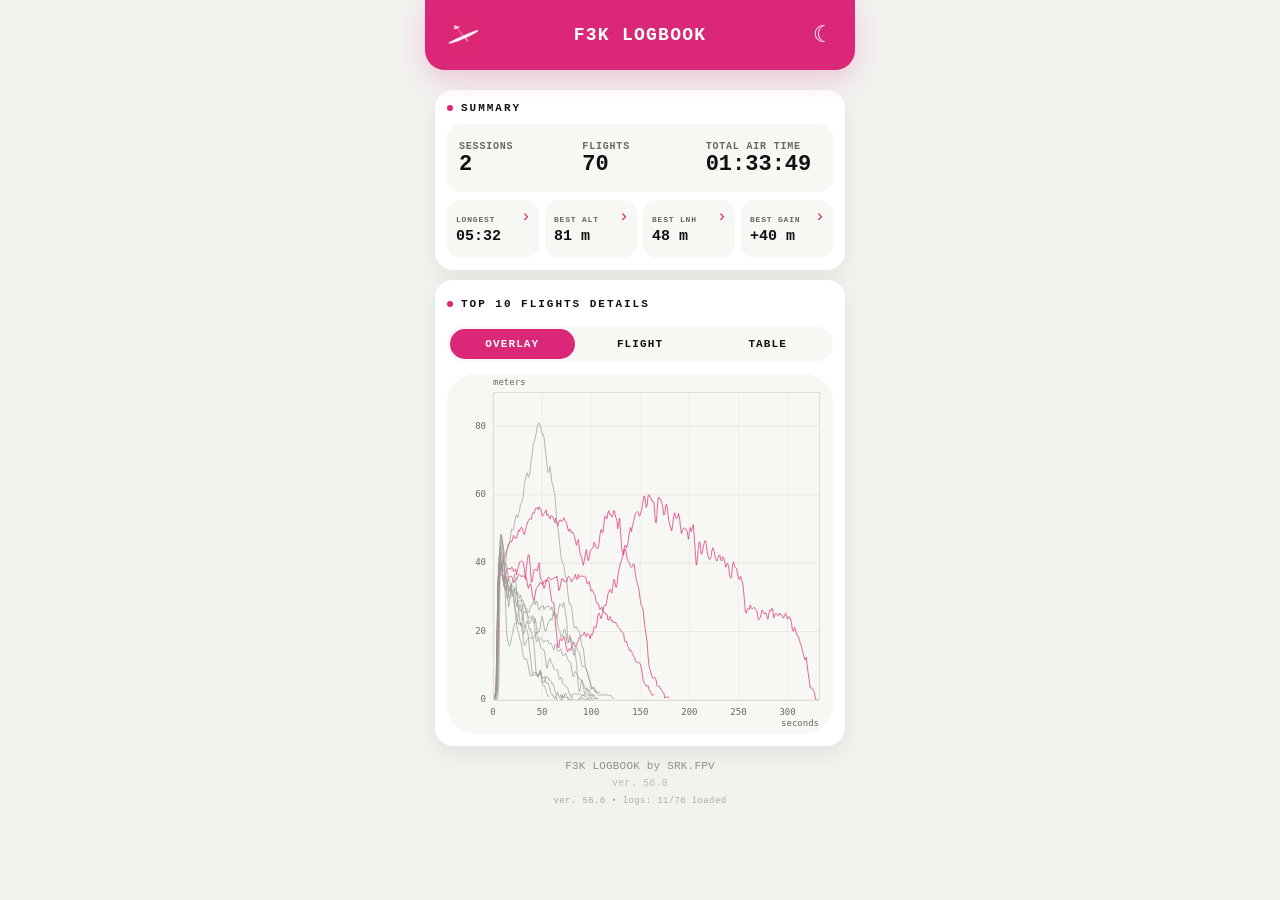
==== index.html @ d45b4c6d "Add files via upload" ====
<!doctype html>
<html lang="pl">
<head>
<meta http-equiv="Cache-Control" content="no-cache, no-store, must-revalidate">
<meta http-equiv="Pragma" content="no-cache">
<meta http-equiv="Expires" content="0">
  <meta charset="utf-8" />
  <meta name="viewport" content="width=device-width,initial-scale=1,viewport-fit=cover,user-scalable=no" />
  <meta name="theme-color" content="#DB2777" />
  <meta name="apple-mobile-web-app-title" content="F3K LOGBOOK" />
  <meta name="apple-mobile-web-app-capable" content="yes" />
  <meta name="apple-mobile-web-app-status-bar-style" content="black-translucent" />
  <title>F3K Logbook</title>
  <link rel="manifest" href="manifest.json?v=f3k-v37-force-20260526" />
  <link rel="icon" href="favicon-32.png" sizes="32x32" type="image/png" />
  <link rel="apple-touch-icon" sizes="180x180" href="apple-touch-icon.png" />
  <link rel="stylesheet" href="style.css?v=56.0" />
</head>
<body>
  <main class="app">
    <header class="topbar">
      <div class="brand">
        <img class="mark" src="icon-192.png" alt="" />
        <h1>F3K LOGBOOK</h1>
      </div>
      <button id="themeBtn" class="iconBtn" aria-label="theme">◐</button>
    </header>
<section class="panel summaryPanel">
      <div class="sectionKicker">SUMMARY</div>
      <div class="infoLine" id="infoLine">
        <div><span>SESSIONS</span><b id="mSessions">0</b></div>
        <div><span>FLIGHTS</span><b id="mFlights">0</b></div>
        <div><span>TOTAL AIR TIME</span><b id="mTime">00:00:00</b></div>
      </div>
      <div class="recordGrid" id="recordGrid">
        <button class="recordCard" data-focus="longest"><span>LONGEST</span><b id="mLongest">00:00</b></button>
        <button class="recordCard" data-focus="maxAlt"><span>BEST ALT</span><b id="mMaxAlt">0 m</b></button>
        <button class="recordCard" data-focus="launch"><span>BEST LNH</span><b id="mLaunch">0 m</b></button>
        <button class="recordCard" data-focus="gain"><span>BEST GAIN</span><b id="mGain">0 m</b></button>
      </div>
    </section>

    <section class="panel detailsPanel">
      <div class="detailsHead">
        <div class="sectionKicker">TOP 10 FLIGHTS DETAILS</div>
        <div class="tabs dataTabs">
          <button id="sessionTab" class="tab active">OVERLAY</button>
          <button id="flightTab" class="tab">FLIGHT</button>
          <button id="tableTab" class="tab">TABLE</button>
        </div>
      </div>

      <section id="chartPanel" class="chartPanel">
        <div class="chartTop">
          <button id="prevFlightBtn" class="flightNav hidden" type="button" aria-label="previous flight">‹</button>
          <div class="chartTitle">
            <span id="chartLabel">ALL FLIGHTS</span>
            <small id="chartSub">SESSION OVERLAY</small>
          </div>
          <button id="nextFlightBtn" class="flightNav hidden" type="button" aria-label="next flight">›</button>
        </div>
        <div id="chartFrame" class="chartFrame">
          <button id="chartFitBtn" class="chartFitBtn" type="button" aria-label="fit chart to view">↘↗</button>
          <canvas id="chartCanvas"></canvas>
          <div id="loader" class="loader hidden"><i></i></div>
        </div>
      </section>

      <section id="tablePanel" class="tablePanel hidden">
<table>
          <thead>
              <tr>
                <th>#</th>
                <th>DATE</th>
                <th>TIME</th>
                <th class="durationCol">DUR</th>
                <th>ALT</th>
                <th>LNH</th>
                <th>GAIN</th>
              </tr>
            </thead>
          <tbody id="logRows"></tbody>
        </table>
      </section>
    </section>

    <footer class="footer"><span>F3K LOGBOOK by SRK.FPV</span><em>ver. 56.0</em><small id="logStatus" class="logStatus">logs: loading…</small></footer>
  </main>
  <script src="app.js?v=56.0"></script>
</body>
</html>
---- style.css ----
:root{--bg:#0f0f0f;--panel:#1b1b1b;--panel2:#141414;--panel3:#202020;--ink:#f2f2ef;--muted:#9b9b96;--line:#343430;--line2:#343430;--grid:#2c2c29;--accent:#DB2777;--accent2:#BE185D;--cell:#181818;--white:#fff;--mark:#eeeeea;--good:#DB2777;--baseChart:#8b8b85;--recordChart:#F472B6;--loadTrack:#2b2b28;--shadow:0 10px 26px rgba(0,0,0,.22)}
:root.light{--bg:#f2f2ef;--panel:#ffffff;--panel2:#f7f7f3;--panel3:#ededeb;--ink:#111111;--muted:#686864;--line:#deded9;--line2:#deded9;--grid:#e3e3de;--accent:#DB2777;--accent2:#BE185D;--cell:#ffffff;--white:#fff;--mark:#111;--good:#DB2777;--baseChart:#9a9a94;--recordChart:#DB2777;--loadTrack:#f7d9e8;--shadow:0 8px 22px rgba(0,0,0,.07)}
*{box-sizing:border-box}html,body{margin:0;min-height:100%;background:var(--bg);color:var(--ink);font-family:ui-monospace,SFMono-Regular,"SF Mono",Menlo,Monaco,Consolas,"Liberation Mono",monospace;-webkit-font-smoothing:antialiased;touch-action:manipulation}.app{width:min(430px,100vw);margin:0 auto;min-height:100dvh;padding:0 10px calc(12px + env(safe-area-inset-bottom));display:flex;flex-direction:column;gap:10px}button{font:inherit;color:inherit;background:none;border:0;border-radius:0;padding:0;-webkit-tap-highlight-color:transparent}.hidden{display:none!important}
.topbar{min-height:calc(70px + env(safe-area-inset-top));padding:calc(12px + env(safe-area-inset-top)) 16px 12px;margin:0 -10px 10px;border:0;background:var(--accent);display:flex;align-items:center;justify-content:space-between;border-radius:0 0 20px 20px;box-shadow:0 10px 26px rgba(219,39,119,.20);position:relative}.brand{position:static;display:flex;align-items:center;justify-content:center;width:100%;white-space:nowrap}.mark{position:absolute;left:18px;width:40px;height:40px;border-radius:10px}.brand h1{margin:0;font-size:18px;line-height:1;letter-spacing:.07em;font-weight:850;color:#fff}.iconBtn{position:absolute;right:16px;width:38px;height:38px;font-size:23px;color:#fff;display:flex;align-items:center;justify-content:center}.iconBtn:hover{color:#fff;opacity:.85}
.panel{border:0;background:var(--panel);padding:12px;border-radius:18px;box-shadow:var(--shadow)}.sectionKicker{display:flex;align-items:center;gap:8px;margin-bottom:10px;font-size:11px;font-weight:760;letter-spacing:.18em;color:var(--ink);text-transform:uppercase}.sectionKicker:before{content:"";width:6px;height:6px;background:var(--accent);border-radius:50%}.panelHead{width:100%;height:44px;display:flex;align-items:center;justify-content:space-between;text-align:left;border:0;background:var(--panel2);padding:0 12px;border-radius:14px}.panelHead b{display:block;font-size:11px;letter-spacing:.18em;color:var(--ink)}.panelHead em{display:block;margin-top:2px;font-style:normal;font-size:13px;letter-spacing:.07em;color:var(--accent);font-weight:900}.panelHead i{font-style:normal;color:var(--ink)}
.dateBody{padding-top:10px}.dateToolbar{display:flex;align-items:center;gap:7px;margin-bottom:9px}.chip{height:32px;padding:0 12px;border:0;background:var(--panel3);font-size:11px;font-weight:900;letter-spacing:.1em;color:var(--ink);border-radius:999px}.chip.active,.monthBtn.active,.tab.active,.day.sel{background:var(--accent)!important;color:var(--white)!important;box-shadow:none!important}.monthBtn.active small,.day.sel .cnt{color:var(--white)!important}.yearLabel{margin-left:auto;font-size:12px;font-weight:900;letter-spacing:.16em;color:var(--ink)}.monthGrid{display:grid;grid-template-columns:repeat(4,1fr);gap:6px}.monthBtn{height:36px;border:0;background:var(--panel2);color:var(--muted);font-size:11px;font-weight:900;letter-spacing:.08em;border-radius:12px}.monthBtn.has{box-shadow:inset 0 0 0 1px var(--line);color:var(--ink)}.monthBtn small{font-size:9px;color:inherit}.calendarWrap{margin-top:10px;border-top:1px solid var(--grid);padding-top:9px}.monthLabel{font-size:12px;font-weight:900;letter-spacing:.14em;color:var(--ink);margin-bottom:8px}.weekdays,.calendar{display:grid;grid-template-columns:repeat(7,1fr);gap:3px}.weekdays span{font-size:8px;letter-spacing:.06em;text-align:center;color:var(--muted)}.day{height:31px;border:0;background:var(--panel2);color:var(--muted);font-size:12px;border-radius:10px}.day.has{box-shadow:inset 0 0 0 1px var(--line);color:var(--ink);font-weight:800}.day.disabled{opacity:.32}.day .cnt{font-size:8px;margin-left:2px;color:var(--accent)}
.infoLine{display:grid;grid-template-columns:1fr 1fr;gap:8px;border:0;background:var(--panel2);padding:10px 12px;margin-bottom:8px;border-radius:14px;align-items:center}.infoLine div{min-height:48px;display:flex;flex-direction:column;justify-content:center}.infoLine span{font-size:10px;letter-spacing:.14em;color:var(--muted);font-weight:900}.infoLine b{display:block;margin-top:2px;font-size:22px;line-height:1;font-weight:900}.recordGrid{display:grid;grid-template-columns:repeat(4,1fr);gap:6px}.recordCard{height:58px;text-align:left;border:0;background:var(--panel2);padding:8px 9px 6px;position:relative;border-radius:14px}.recordCard:after{content:"›";position:absolute;right:8px;top:8px;color:var(--accent);font-size:17px;line-height:1}.recordCard span{display:block;font-size:8px;font-weight:900;letter-spacing:.1em;color:var(--muted)}.recordCard b{display:block;margin-top:4px;font-size:15px;line-height:1.2;white-space:nowrap;color:var(--ink)}.recordCard.active{box-shadow:inset 0 0 0 1.5px var(--accent);background:color-mix(in srgb,var(--accent) 10%,var(--panel2))}
.detailsHead{display:flex;align-items:start;justify-content:space-between;gap:10px}.tabs{display:grid;grid-template-columns:1fr 1fr;background:var(--panel2);border-radius:999px;padding:3px;gap:3px}.tab{height:30px;min-width:66px;padding:0 11px;font-size:11px;font-weight:900;letter-spacing:.1em;color:var(--ink);border-radius:999px}
.dataTabs{grid-template-columns:repeat(3,1fr);width:100%;max-width:none}.detailsHead{flex-direction:column;align-items:stretch}.chartTitle{flex:1;display:flex;flex-direction:column;align-items:center;justify-content:center;min-width:0}.chartTitle span{font-size:11px;font-weight:900;letter-spacing:.1em;color:var(--ink);text-transform:uppercase;overflow:hidden;text-overflow:ellipsis;white-space:nowrap;max-width:100%}.chartTitle small{display:block;margin-top:2px;font-size:9px;font-weight:850;letter-spacing:.08em;color:var(--muted);text-transform:uppercase}.flightNav{width:30px;height:30px;border-radius:999px;background:var(--panel3);font-size:22px;line-height:1;display:flex;align-items:center;justify-content:center}.flightNav:active{background:var(--accent);color:#fff}.selectedRow{background:color-mix(in srgb,var(--accent) 8%,transparent)}
.chartPanel,.tablePanel{margin-top:10px}.chartTop{height:30px;display:flex;align-items:center;gap:8px;margin-bottom:8px}.chartTop>span{font-size:11px;font-weight:900;letter-spacing:.1em;color:var(--muted);text-transform:uppercase;overflow:hidden;text-overflow:ellipsis;white-space:nowrap;flex:1}.chartFrame,.tablePanel{height:38dvh;min-height:238px;border:0;background:var(--panel2);border-radius:16px}.chartFrame{position:relative;overflow:hidden;touch-action:none}canvas{width:100%;height:100%;display:block}.chartFitBtn{position:absolute;z-index:3;right:8px;top:8px;width:32px;height:32px;border-radius:999px;background:var(--panel);color:var(--muted);font-size:13px;font-weight:900;letter-spacing:-.08em;display:flex;align-items:center;justify-content:center;opacity:.34;pointer-events:none;box-shadow:0 4px 12px rgba(0,0,0,.08)}.chartFitBtn.active{opacity:1;color:#fff;background:var(--accent);pointer-events:auto}.chartFitBtn:active{transform:scale(.96)}.fitBtn{height:30px;min-width:54px;border:0;background:var(--panel3);color:var(--ink);font-size:11px;font-weight:900;letter-spacing:.12em;border-radius:999px}.fitBtn:active{background:var(--accent);border-color:var(--accent);color:#fff}.fitBtn:disabled{opacity:.32;color:var(--muted)}.loader{position:absolute;left:0;right:0;top:0;height:3px;background:var(--loadTrack);overflow:hidden}.loader i{display:block;width:38%;height:100%;background:var(--accent);animation:load 1s linear infinite}.miniLoader{height:3px;background:var(--loadTrack);overflow:hidden;margin-top:8px;border:0;border-radius:99px}.miniLoader i{display:block;width:38%;height:100%;background:var(--accent);animation:load 1s linear infinite}.loadingText{opacity:.35}.infoLine.loadingState b,.recordGrid.loadingState b{color:transparent;text-shadow:none}.infoLine.loadingState,.recordGrid.loadingState{position:relative}.infoLine.loadingState:after,.recordGrid.loadingState:after{content:"";position:absolute;left:10px;right:10px;top:50%;height:3px;background:var(--loadTrack);overflow:hidden}.infoLine.loadingState:before,.recordGrid.loadingState:before{content:"";position:absolute;z-index:1;left:10px;top:50%;width:38%;height:3px;background:var(--accent);animation:load 1s linear infinite}@keyframes load{from{transform:translateX(-100%)}to{transform:translateX(270%)}}
.tablePanel{overflow:auto;margin-top:14px;padding:0}table{width:100%;border-collapse:collapse;table-layout:fixed;font-size:12px}thead th{position:sticky;top:0;z-index:2;background:var(--panel3);color:var(--ink);font-size:10px;letter-spacing:.08em;text-transform:uppercase;font-weight:760;border-bottom:1px solid var(--line2);padding:10px 4px;text-align:center;vertical-align:middle;width:16.666%}thead th:first-child,thead th:nth-child(2){text-align:center}tbody td{border-bottom:1px solid var(--grid);padding:9px 4px;text-align:center;vertical-align:middle;white-space:nowrap;color:var(--ink);font-weight:520;width:16.666%}tbody td:first-child,tbody td:nth-child(2){text-align:center;color:var(--muted);font-weight:520}.sortable{cursor:pointer}.sortable.sorted:after{content:attr(data-arrow);font-size:8px;margin-left:3px;color:var(--accent)}tr:active{background:rgba(219,39,119,.10)}.top1{color:var(--accent)!important;font-weight:860}.top2{color:color-mix(in srgb,var(--accent) 86%,var(--ink))!important;font-weight:800}.top3{color:color-mix(in srgb,var(--accent) 72%,var(--ink))!important;font-weight:740}.top4{color:color-mix(in srgb,var(--accent) 58%,var(--ink))!important;font-weight:680}.top5{color:color-mix(in srgb,var(--accent) 44%,var(--ink))!important;font-weight:620}.footer{text-align:center;font-size:10px;font-weight:480;letter-spacing:.08em;color:var(--muted);padding:4px 0 0;opacity:.82}
@media (max-width:380px){.app{padding-left:8px;padding-right:8px}.brand h1{font-size:16px}.recordCard b{font-size:13px}.chartFrame,.tablePanel{min-height:224px}table{font-size:11px}tbody td,thead th{padding-left:3px;padding-right:3px}.recordGrid{gap:4px}.recordCard{padding:6px}}

@media (orientation:landscape) and (max-height:520px){
  .app{width:min(900px,100vw);padding-left:max(12px,env(safe-area-inset-left));padding-right:max(12px,env(safe-area-inset-right));gap:8px}
  .topbar{min-height:56px;padding:10px 16px;margin-left:calc(-1 * max(12px,env(safe-area-inset-left)));margin-right:calc(-1 * max(12px,env(safe-area-inset-right)));border-radius:0 0 18px 18px}
  .mark{width:34px;height:34px;left:18px}.brand h1{font-size:16px}.iconBtn{height:34px;width:34px;font-size:21px}
  .panel{padding:10px;border-radius:16px}.sectionKicker{margin-bottom:8px}
  .dateBody{max-height:42dvh;overflow:auto}.monthGrid{grid-template-columns:repeat(6,1fr)}
  .infoLine{min-height:56px;margin-bottom:6px;padding:8px 12px}.infoLine div{min-height:40px}.infoLine b{font-size:20px}
  .recordCard{height:50px;padding:7px 9px 5px}.recordCard b{font-size:14px;margin-top:3px}
  .chartFrame,.tablePanel{height:58dvh;min-height:190px}.chartPanel,.tablePanel{margin-top:8px}
  .chartTop{height:28px;margin-bottom:6px}.tab,.flightNav{height:28px}
  tbody td{padding:7px 4px}thead th{padding:8px 4px}
}

.footer{display:flex;flex-direction:column;align-items:center;justify-content:center;gap:5px;font-weight:500;letter-spacing:.02em;opacity:.7;padding-bottom:calc(18px + env(safe-area-inset-bottom));}
.footer a{color:var(--accent);text-decoration:none;font-size:10px;font-weight:700;letter-spacing:.12em;}
.footer span{font-size:11px;font-weight:500;}
.footer em{font-style:normal;font-size:10px;font-weight:300;opacity:.55;}

/* v21 date selector rebuild */
.presetToolbar{display:grid;grid-template-columns:repeat(3,1fr);gap:8px;margin-bottom:12px}
.presetToolbar .chip{height:38px;font-size:12px;border-radius:16px}
.monthGrid{display:none!important}
.calendarWrap{display:block;margin-top:0;border-top:1px solid var(--grid);padding-top:12px}
.monthNav{display:grid;grid-template-columns:44px 1fr 44px;align-items:center;margin-bottom:12px}
.monthArrow{width:38px;height:38px;border-radius:14px;background:var(--panel2);font-size:24px;line-height:1;color:var(--ink);display:flex;align-items:center;justify-content:center}
.monthArrow:active{background:var(--accent);color:#fff}
.monthLabel{text-align:center;margin:0;font-size:15px;font-weight:900;letter-spacing:.16em;color:var(--ink)}
.weekdays{gap:5px;margin-bottom:6px}.weekdays span{font-size:10px;font-weight:800;letter-spacing:.08em;color:var(--muted)}
.calendar{gap:6px}.day{height:42px;border-radius:14px;font-size:15px;color:color-mix(in srgb,var(--muted) 70%,var(--panel));background:var(--panel2);position:relative}.day.spacer{background:transparent;pointer-events:none}.day.has{color:var(--ink);font-weight:900;box-shadow:inset 0 0 0 1px var(--line)}.day.sel{background:var(--accent)!important;color:#fff!important}.day.today:not(.sel){box-shadow:inset 0 0 0 2px var(--accent);color:var(--accent);font-weight:900}.day.today.has:not(.sel){background:color-mix(in srgb,var(--accent) 8%,var(--panel2))}.day .cnt{font-size:10px;margin-left:3px;font-weight:900;color:var(--accent)}
.panelHead{height:58px}.panelHead em{font-size:20px;letter-spacing:.06em;margin-top:4px}.datePanel{padding:14px}
@media (max-width:380px){.calendar{gap:4px}.day{height:36px;font-size:13px}.monthNav{grid-template-columns:38px 1fr 38px}.monthArrow{width:34px;height:34px}.monthLabel{font-size:13px}.panelHead em{font-size:17px}.presetToolbar .chip{height:34px;font-size:11px}}

/* v22 UX calendar refinements */
.datePanel .sectionKicker{margin-bottom:10px}
.datePanel .panelHead{height:52px;background:var(--panel2);padding:0 14px}
.datePanel .panelHead em{font-size:15px;line-height:1.1;letter-spacing:.05em;color:var(--accent);font-weight:900;text-transform:uppercase;margin:0}
.presetToolbar{display:grid;grid-template-columns:1.35fr 1fr .8fr;gap:6px;margin:10px 0 12px}
.presetToolbar .periodTab{height:30px;min-width:0;padding:0 8px;font-size:10px;letter-spacing:.07em;background:var(--panel2);color:var(--ink);border-radius:999px;display:flex;align-items:center;justify-content:center;white-space:nowrap}
.presetToolbar .periodTab.active{background:var(--accent)!important;color:#fff!important}
.day.inRange{background:color-mix(in srgb,var(--accent) 15%,var(--panel2));color:var(--ink)}
.day.rangeEdge{background:var(--accent)!important;color:#fff!important}
.day.rangeEdge .cnt{color:#fff!important}
@media (max-width:380px){.presetToolbar .periodTab{font-size:9px;padding:0 6px}.datePanel .panelHead em{font-size:14px}}

/* v25 chart UX refinements */
.chartFitBtn{display:none!important}

/* v26 Flights Data UX */
.dataTabs{
  width:100%;
  align-self:stretch;
}
.detailsPanel{
  min-height:calc(38dvh + 128px);
}
.tablePanel{
  height:calc(38dvh + 52px);
  min-height:290px;
  position:relative;
}
.tablePanel::after{
  content:"";
  position:sticky;
  display:block;
  left:0;
  right:0;
  bottom:0;
  height:28px;
  margin-top:-28px;
  pointer-events:none;
  background:linear-gradient(to bottom, rgba(255,255,255,0), var(--panel2) 82%);
  opacity:.95;
  transition:opacity .16s ease;
}
.tablePanel.atBottom::after{
  opacity:0;
}
:root:not(.light) .tablePanel::after{
  background:linear-gradient(to bottom, rgba(20,20,20,0), var(--panel2) 82%);
}
tbody tr{
  cursor:pointer;
}
tbody td:last-child{
  position:relative;
  padding-right:18px;
}
.rowChevron{
  position:absolute;
  right:5px;
  top:50%;
  transform:translateY(-50%);
  font-style:normal;
  font-size:16px;
  line-height:1;
  color:var(--muted);
  opacity:.42;
}
tbody tr:active .rowChevron,
tbody tr.selectedRow .rowChevron{
  color:var(--accent);
  opacity:.9;
}
.sortable.sorted:after{
  font-size:9px;
  margin-left:4px;
}
@media (orientation:landscape) and (max-height:520px){
  .detailsPanel{min-height:360px}
  .tablePanel{height:270px;min-height:270px}
}

/* v27 requested refinements */
#flightTab,
button[data-tab="flight"],
button[data-mode="flight"]{
  text-transform: uppercase;
}

/* Equalize Flights Data height: table slightly lower than v26 */
.detailsPanel{
  min-height:calc(38dvh + 104px) !important;
}
.tablePanel{
  height:calc(38dvh + 24px) !important;
  min-height:262px !important;
}

/* Summary: smaller top values and tighter vertical rhythm */
.summaryTotal,
.summary-totals,
.summaryInfo,
.totalStats,
.summary .totals,
.summaryTotals{
  padding-top:8px !important;
  padding-bottom:8px !important;
}
.summaryTotal .value,
.summary-totals .value,
.summaryInfo .value,
.totalStats .value,
.summary .totals .value,
.summaryTotals .value,
[data-summary-total] .value{
  font-size:clamp(20px, 5.4vw, 30px) !important;
  line-height:1.02 !important;
}
.summaryTotal .label,
.summary-totals .label,
.summaryInfo .label,
.totalStats .label,
.summary .totals .label,
.summaryTotals .label{
  font-size:10px !important;
}

/* Marker bubbles: thinner outline */
.chartBubble,
.chart-bubble,
.markerBubble,
.marker-bubble,
.maxAltBubble,
.durationBubble{
  border-width:1px !important;
  box-shadow:0 4px 12px rgba(0,0,0,.08) !important;
}

/* Hide marker bubbles while panning so they do not stick to chart edge */
.chart-panning .chartBubble,
.chart-panning .chart-bubble,
.chart-panning .markerBubble,
.chart-panning .marker-bubble,
.chart-panning .maxAltBubble,
.chart-panning .durationBubble{
  opacity:0 !important;
  transition:opacity .08s ease !important;
}

/* Ensure marker/dot positions are allowed to move with graph layer, not clamped visually */
.chartMarker,
.chart-marker,
.maxAltMarker,
.durationMarker{
  overflow:visible !important;
  pointer-events:none !important;
}

/* Footer/import copy */
.footer,
.appFooter,
.version{
  font-weight:300 !important;
}

/* v28 max marker fixed */
.chartBubble,
.chart-bubble,
.markerBubble,
.marker-bubble,
.maxAltBubble,
.durationBubble{
  border-width:1px !important;
}

/* v29 stable max marker */
.chartBubble,
.chart-bubble,
.markerBubble,
.marker-bubble,
.maxAltBubble,
.durationBubble{
  border-width:1px !important;
}

/* v30 select/session picker */
.presetToolbar{
  grid-template-columns:repeat(4,1fr);
}
#calendarWrap.hidden{
  display:none !important;
}
.summaryPanel .infoLine span{
  letter-spacing:.08em;
}

/* v31 select fixes */
.presetToolbar{
  display:grid !important;
  grid-template-columns:repeat(4,minmax(0,1fr)) !important;
  gap:6px !important;
  width:100% !important;
}
.presetToolbar .tab,
.periodTab{
  min-width:0 !important;
  width:100% !important;
  white-space:nowrap !important;
  padding-left:6px !important;
  padding-right:6px !important;
  font-size:10px !important;
  letter-spacing:.04em !important;
}
#calendarWrap.hidden,
.calendarWrap.hidden{
  display:none !important;
}

/* v32 cosmetic refinements */

/* Select section: about 12% tighter vertically */
.datePanel{
  padding-top:calc(var(--panel-pad, 14px) * .88) !important;
  padding-bottom:calc(var(--panel-pad, 14px) * .88) !important;
}
.datePanel .panelHead{
  min-height:calc(48px * .88) !important;
  padding-top:8px !important;
  padding-bottom:8px !important;
}
.dateBody{
  padding-top:8px !important;
}
.calendarWrap{
  margin-top:8px !important;
}
.monthNav{
  margin-bottom:6px !important;
}
.calendar{
  gap:4px !important;
}
.day{
  min-height:34px !important;
}

/* Select preset buttons match Flight Details segmented buttons */
.presetToolbar .tab,
.periodTab{
  height:32px !important;
  min-height:32px !important;
  padding:0 8px !important;
  border-radius:999px !important;
  font-size:10px !important;
  line-height:32px !important;
  font-weight:700 !important;
  letter-spacing:.045em !important;
}

/* Reduce empty scroll space below footer/version by about half */
.app{
  padding-bottom:calc(env(safe-area-inset-bottom, 0px) + 18px) !important;
}
footer,
.footer,
.appFooter{
  margin-bottom:6px !important;
  padding-bottom:6px !important;
}
.version{
  margin-bottom:0 !important;
  padding-bottom:0 !important;
}

}

}

/* v35 footer spacing cleanup */
.app{
  padding-bottom:calc(env(safe-area-inset-bottom, 0px) + 8px) !important;
}
footer,
.footer,
.appFooter{
  margin-bottom:2px !important;
  padding-bottom:2px !important;
}
.version{
  margin-top:2px !important;
  margin-bottom:0 !important;
  padding-bottom:0 !important;
}

/* v37 force refresh / footer cleanup */
.footer a[href*="upload"],
.appFooter a[href*="upload"],
a[href="upload.html"] {
  display:none !important;
}
.logStatus {
  text-align:center;
  font-size:9px !important;
  line-height:1.2;
  font-weight:300;
  letter-spacing:.04em;
  color:var(--muted);
  opacity:.62 !important;
  margin-top:1px;
  margin-bottom:0;
}
.app {
  padding-bottom:calc(env(safe-area-inset-bottom, 0px) + 4px) !important;
}
footer,
.footer,
.appFooter {
  margin-bottom:0 !important;
  padding-bottom:0 !important;
}


/* v38 */
.logStatus{
  opacity:.72 !important;
}

/* v39.1: blur loader removed, chart animation fragments removed */

/* v46 Top 10 lightweight mode */
.datePanel{display:none!important;}
.recordGrid{grid-template-columns:repeat(4,minmax(0,1fr)) !important;}
.recordCard span{white-space:nowrap;}
.tablePanel{height:auto !important;min-height:0 !important;max-height:none !important;overflow:visible !important;}
.tablePanel::after{display:none!important;}
.tablePanel table{table-layout:fixed;width:100%;}
.tablePanel th,.tablePanel td{text-align:center;}
.tablePanel th{cursor:default !important;}
.rankDot{display:inline-block;width:7px;height:7px;border-radius:50%;margin-right:5px;vertical-align:1px;opacity:.95;}
.rank1 .rankDot{background:#C9A227;}
.rank2 .rankDot{background:#A8A8A8;}
.rank3 .rankDot{background:#B07A3A;}
.rank1 td:first-child{font-weight:760;}
.rank2 td:first-child,.rank3 td:first-child{font-weight:700;}

.dataTabs{grid-template-columns:repeat(3,1fr) !important;}

/* v47 fixes */
.infoLine{
  grid-template-columns:repeat(3,minmax(0,1fr)) !important;
}
#flightTab{
  display:block !important;
}
.dataTabs{
  grid-template-columns:repeat(3,minmax(0,1fr)) !important;
}

/* v48 table and top/best fixes */
.tableTitle{
  text-align:center;
  font-size:11px;
  font-weight:800;
  letter-spacing:.09em;
  color:var(--text);
  margin:2px 0 10px;
}
.tablePanel th.durationCol,
.tablePanel td.durationCell{
  color:var(--accent);
  font-weight:800;
}
.rankBadge{
  display:inline-grid;
  place-items:center;
  min-width:18px;
  height:18px;
  border-radius:999px;
  font-size:10px;
  font-weight:850;
  background:color-mix(in srgb, var(--muted) 16%, transparent);
  color:var(--text);
}
.rank1{
  background:linear-gradient(90deg, rgba(201,162,39,.18), transparent 75%);
}
.rank2{
  background:linear-gradient(90deg, rgba(168,168,168,.16), transparent 75%);
}
.rank3{
  background:linear-gradient(90deg, rgba(176,122,58,.16), transparent 75%);
}
.rank1 .rankBadge{background:#C9A227;color:#fff;}
.rank2 .rankBadge{background:#A8A8A8;color:#fff;}
.rank3 .rankBadge{background:#B07A3A;color:#fff;}
.chartTitle small:empty{
  display:none;
}

/* v49 load/status fix */
.footer{
  gap:6px;
  flex-wrap:wrap;
}
.logStatus{
  display:block;
  width:100%;
  text-align:center;
  font-size:9px;
  line-height:1.2;
  font-weight:300;
  letter-spacing:.04em;
  color:var(--muted);
  opacity:.62;
}

/* v50 parser + table UX */
.rankBadge,
.rankDot{
  display:none !important;
}
.tablePanel th.durationCol,
.tablePanel td.durationCell{
  color:var(--accent);
  font-weight:850;
  background:color-mix(in srgb, var(--accent) 7%, transparent);
}
.rankNum{
  font-weight:850;
  color:var(--muted);
}
.rank1{
  background:linear-gradient(90deg, color-mix(in srgb, var(--accent) 18%, transparent), color-mix(in srgb, var(--accent) 5%, transparent) 70%, transparent) !important;
}
.rank2{
  background:linear-gradient(90deg, color-mix(in srgb, var(--accent) 12%, transparent), color-mix(in srgb, var(--accent) 4%, transparent) 70%, transparent) !important;
}
.rank3{
  background:linear-gradient(90deg, color-mix(in srgb, var(--accent) 8%, transparent), color-mix(in srgb, var(--accent) 3%, transparent) 70%, transparent) !important;
}
.rank1 .rankNum{
  color:var(--accent);
}
.rank2 .rankNum,
.rank3 .rankNum{
  color:color-mix(in srgb, var(--accent) 72%, var(--text));
}
.tableTitle{
  text-align:center;
  font-size:11px;
  font-weight:800;
  letter-spacing:.09em;
  color:var(--text);
  margin:2px 0 10px;
}
.chartTitle small:empty{
  display:none;
}

/* v51 robust log load */

/* v52 top 10 details polish */
.chartTop{
  min-height:0 !important;
  margin-bottom:0 !important;
}
.chartTitle span:empty,
.chartTitle small:empty{
  display:none !important;
}
.chartTitle:has(span:empty):has(small:empty){
  display:none !important;
}
.chartFrame{
  min-height:360px;
}
.tableTitle{
  display:none !important;
}
.tablePanel th.durationCol,
.tablePanel td.durationCell{
  color:var(--accent);
  font-weight:850;
  background:color-mix(in srgb, var(--accent) 6%, transparent);
}
.timeCell{
  color:var(--muted) !important;
}
.rank1,
.rank2,
.rank3{
  background:transparent !important;
}
.rankNum{
  font-weight:700 !important;
  color:var(--text) !important;
}
.rankStar{
  width:18px;
  text-align:center !important;
  font-size:12px;
  letter-spacing:0;
}
.rank1 .rankStar{color:#C9A227;}
.rank2 .rankStar{color:#A8A8A8;}
.rank3 .rankStar{color:#B07A3A;}
.rankBadge,
.rankDot{
  display:none !important;
}

/* v53 table/chart spacing refinements */
.detailsHead{
  margin-bottom:14px !important;
}
.detailsHead .sectionKicker{
  margin-bottom:12px !important;
}
.dataTabs{
  margin-top:0 !important;
  margin-bottom:14px !important;
}
.chartPanel{
  padding-top:0 !important;
}
.chartTop{
  padding-top:10px !important;
  padding-bottom:10px !important;
  margin-bottom:14px !important;
}
.chartTitle span:empty,
.chartTitle small:empty{
  display:none !important;
}
.chartTitle:has(span:empty):has(small:empty){
  display:none !important;
}
.chartTop:has(.chartTitle span:empty):has(.chartTitle small:empty){
  min-height:0 !important;
  height:0 !important;
  padding-top:0 !important;
  padding-bottom:0 !important;
  margin-bottom:14px !important;
}
.chartFrame{
  border-radius:28px !important;
  overflow:hidden !important;
  min-height:360px;
}
#chartCanvas{
  border-radius:28px !important;
  display:block;
}
.tablePanel{
  padding-top:0 !important;
}
.tablePanel table{
  width:100% !important;
  table-layout:fixed !important;
  border-collapse:separate !important;
  border-spacing:0 !important;
}
.tablePanel th,
.tablePanel td{
  text-align:center !important;
  padding-left:0 !important;
  padding-right:0 !important;
}
.tablePanel th:nth-child(1),
.tablePanel td:nth-child(1){width:10%;}
.tablePanel th:nth-child(2),
.tablePanel td:nth-child(2){width:16%;}
.tablePanel th:nth-child(3),
.tablePanel td:nth-child(3){width:16%;}
.tablePanel th:nth-child(4),
.tablePanel td:nth-child(4){width:18%;}
.tablePanel th:nth-child(5),
.tablePanel td:nth-child(5){width:13%;}
.tablePanel th:nth-child(6),
.tablePanel td:nth-child(6){width:13%;}
.tablePanel th:nth-child(7),
.tablePanel td:nth-child(7){width:14%;}
.tablePanel tbody tr:last-child td{
  border-bottom:none !important;
}
.rankStar{
  display:none !important;
}
.rankNum{
  font-weight:700 !important;
  color:var(--text) !important;
}
.rank1,
.rank2,
.rank3{
  background:transparent !important;
}
.timeCell{
  color:var(--muted) !important;
}

/* v54 three requested fixes */
.chartTop.overlayHidden{
  display:none !important;
  height:0 !important;
  min-height:0 !important;
  margin:0 !important;
  padding:0 !important;
}
.chartPanel{
  padding-top:0 !important;
}
.dataTabs{
  margin-bottom:14px !important;
}
.tablePanel table{
  border-collapse:separate !important;
  border-spacing:0 !important;
  overflow:hidden;
  border-radius:22px 22px 0 0;
}
.tablePanel thead th:first-child{
  border-top-left-radius:22px !important;
}
.tablePanel thead th:last-child{
  border-top-right-radius:22px !important;
}
.tablePanel thead th{
  overflow:hidden;
}

/* v55 compact top 10 details vertical rhythm */
.detailsPanel{
  padding-top:22px !important;
}
.detailsHead{
  margin-bottom:10px !important;
}
.detailsHead .sectionKicker{
  margin-bottom:8px !important;
}
.dataTabs{
  margin-top:0 !important;
  margin-bottom:8px !important;
}
.chartPanel{
  padding-top:0 !important;
  margin-top:0 !important;
}
.chartTop{
  padding-top:4px !important;
  padding-bottom:8px !important;
  margin-top:0 !important;
  margin-bottom:8px !important;
}
.chartTop.overlayHidden{
  margin:0 !important;
  padding:0 !important;
}
.chartFrame{
  margin-top:0 !important;
}
.tablePanel{
  padding-top:0 !important;
  margin-top:0 !important;
}
.tablePanel table{
  margin-top:0 !important;
}

/* v56 match summary spacing */
.detailsPanel{
  padding-top:18px !important;
}
.detailsHead{
  margin-bottom:6px !important;
}
.detailsHead .sectionKicker{
  margin-bottom:6px !important;
}
.dataTabs{
  margin-top:0 !important;
  margin-bottom:6px !important;
}
.chartPanel,
.tablePanel{
  margin-top:0 !important;
  padding-top:0 !important;
}
.chartTop{
  padding-top:2px !important;
  padding-bottom:6px !important;
  margin-top:0 !important;
  margin-bottom:6px !important;
}
.chartTop.overlayHidden{
  margin:0 !important;
  padding:0 !important;
}
.chartFrame{
  margin-top:0 !important;
}
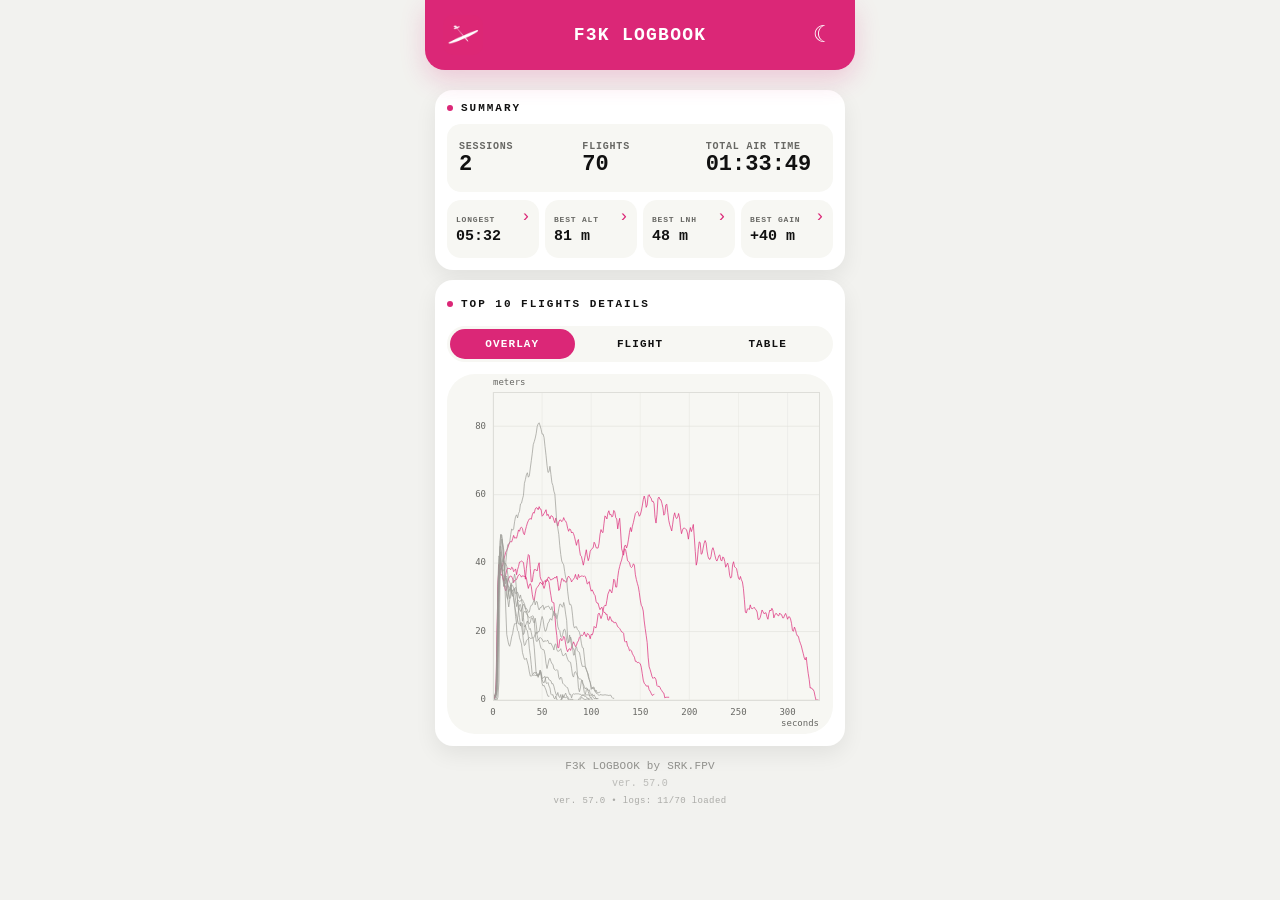
==== commit f2b3d6fa: "Add files via upload" ====
--- a/index.html
+++ b/index.html
@@ -14,7 +14,7 @@
   <link rel="manifest" href="manifest.json?v=f3k-v37-force-20260526" />
   <link rel="icon" href="favicon-32.png" sizes="32x32" type="image/png" />
   <link rel="apple-touch-icon" sizes="180x180" href="apple-touch-icon.png" />
-  <link rel="stylesheet" href="style.css?v=56.0" />
+  <link rel="stylesheet" href="style.css?v=57.0" />
 </head>
 <body>
   <main class="app">
@@ -84,8 +84,8 @@
       </section>
     </section>
 
-    <footer class="footer"><span>F3K LOGBOOK by SRK.FPV</span><em>ver. 56.0</em><small id="logStatus" class="logStatus">logs: loading…</small></footer>
+    <footer class="footer"><span>F3K LOGBOOK by SRK.FPV</span><em>ver. 57.0</em><small id="logStatus" class="logStatus">logs: loading…</small></footer>
   </main>
-  <script src="app.js?v=56.0"></script>
+  <script src="app.js?v=57.0"></script>
 </body>
 </html>
--- a/style.css
+++ b/style.css
@@ -743,3 +743,20 @@
 .chartFrame{
   margin-top:0 !important;
 }
+
+/* v57 pressed states */
+.tablePanel tr.selectedRow{
+  background:transparent !important;
+}
+.tablePanel tbody tr.isPressed{
+  background:color-mix(in srgb, var(--accent) 10%, transparent) !important;
+  transform:scale(.995);
+}
+.flightNav.isPressed{
+  background:color-mix(in srgb, var(--accent) 14%, var(--chip)) !important;
+  transform:scale(.96);
+}
+.flightNav,
+.tablePanel tbody tr{
+  transition:background .12s ease, transform .12s ease, opacity .12s ease;
+}
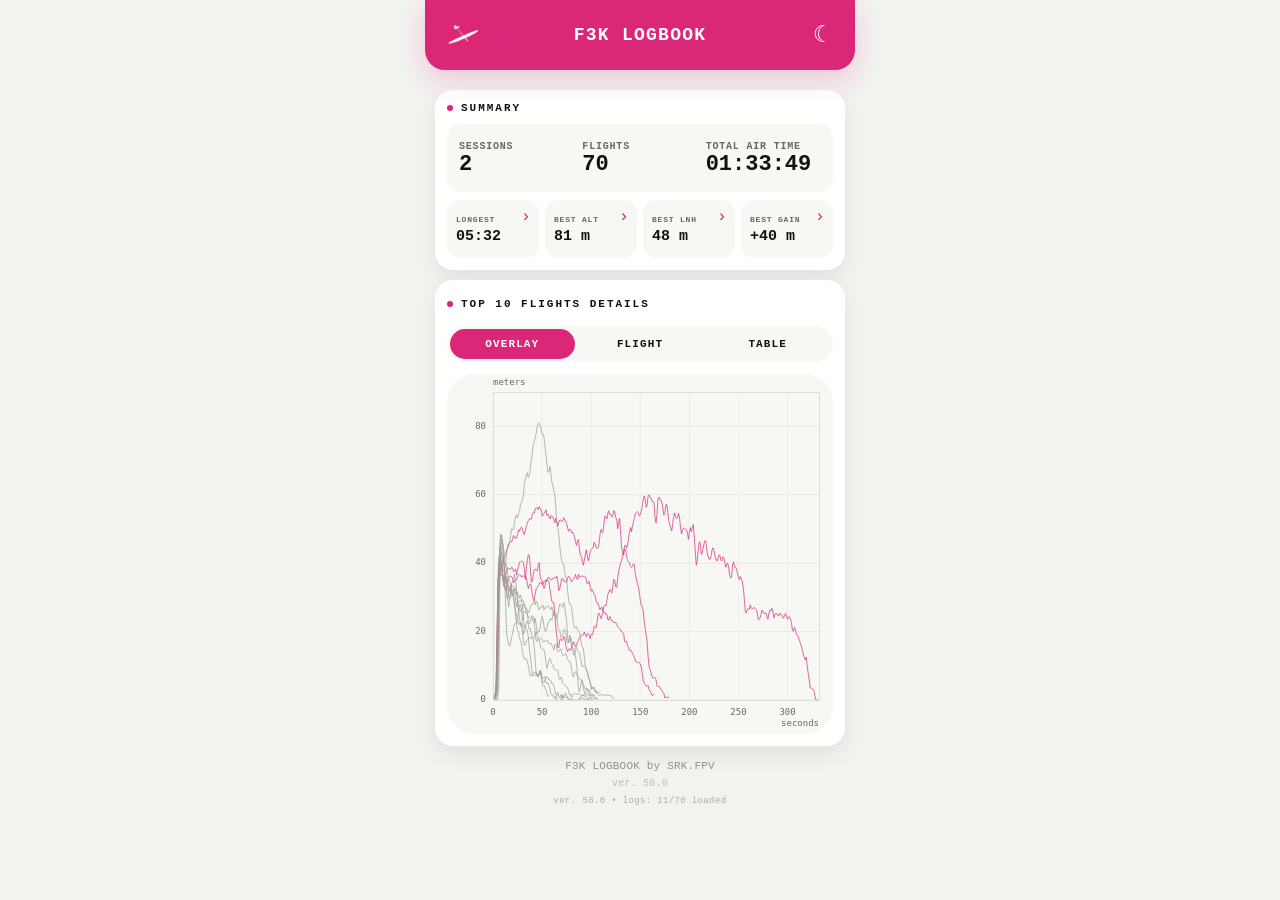
==== commit c7be2b8c: "Add files via upload" ====
--- a/index.html
+++ b/index.html
@@ -14,7 +14,7 @@
   <link rel="manifest" href="manifest.json?v=f3k-v37-force-20260526" />
   <link rel="icon" href="favicon-32.png" sizes="32x32" type="image/png" />
   <link rel="apple-touch-icon" sizes="180x180" href="apple-touch-icon.png" />
-  <link rel="stylesheet" href="style.css?v=57.0" />
+  <link rel="stylesheet" href="style.css?v=58.0" />
 </head>
 <body>
   <main class="app">
@@ -84,8 +84,8 @@
       </section>
     </section>
 
-    <footer class="footer"><span>F3K LOGBOOK by SRK.FPV</span><em>ver. 57.0</em><small id="logStatus" class="logStatus">logs: loading…</small></footer>
+    <footer class="footer"><span>F3K LOGBOOK by SRK.FPV</span><em>ver. 58.0</em><small id="logStatus" class="logStatus">logs: loading…</small></footer>
   </main>
-  <script src="app.js?v=57.0"></script>
+  <script src="app.js?v=58.0"></script>
 </body>
 </html>
--- a/style.css
+++ b/style.css
@@ -760,3 +760,17 @@
 .tablePanel tbody tr{
   transition:background .12s ease, transform .12s ease, opacity .12s ease;
 }
+
+/* v58 arrow pressed pink */
+.flightNav.isPressed{
+  background:color-mix(in srgb, var(--accent) 18%, transparent) !important;
+  color:var(--accent) !important;
+  border-color:color-mix(in srgb, var(--accent) 35%, transparent) !important;
+  transform:scale(.96);
+}
+.flightNav.isPressed svg,
+.flightNav.isPressed path{
+  color:var(--accent) !important;
+  stroke:var(--accent) !important;
+  fill:var(--accent) !important;
+}
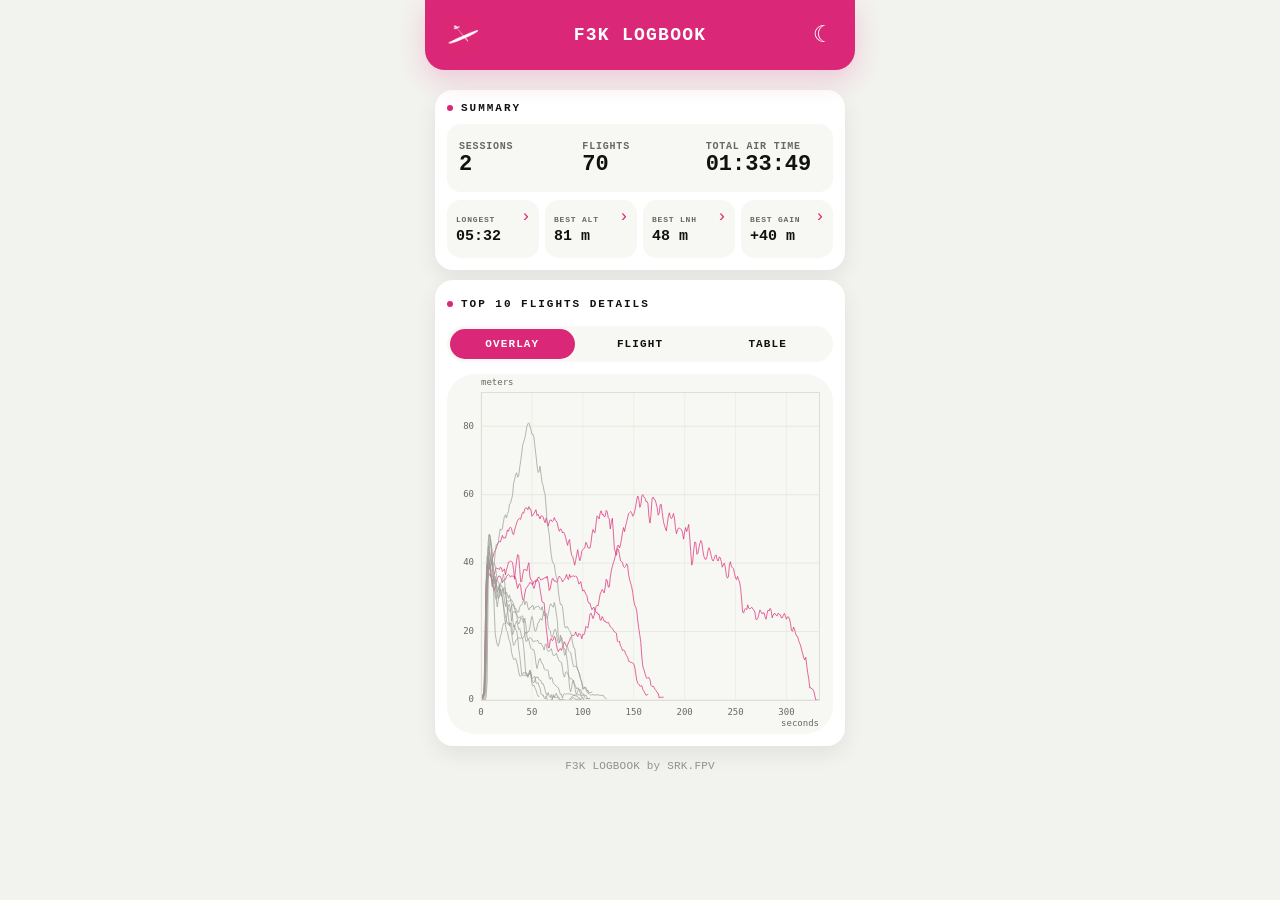
==== commit e687642a: "Add files via upload" ====
--- a/index.html
+++ b/index.html
@@ -84,7 +84,7 @@
       </section>
     </section>
 
-    <footer class="footer"><span>F3K LOGBOOK by SRK.FPV</span><em>ver. 58.0</em><small id="logStatus" class="logStatus">logs: loading…</small></footer>
+    <footer class="footer"><span>F3K LOGBOOK by SRK.FPV</span></footer>
   </main>
   <script src="app.js?v=58.0"></script>
 </body>
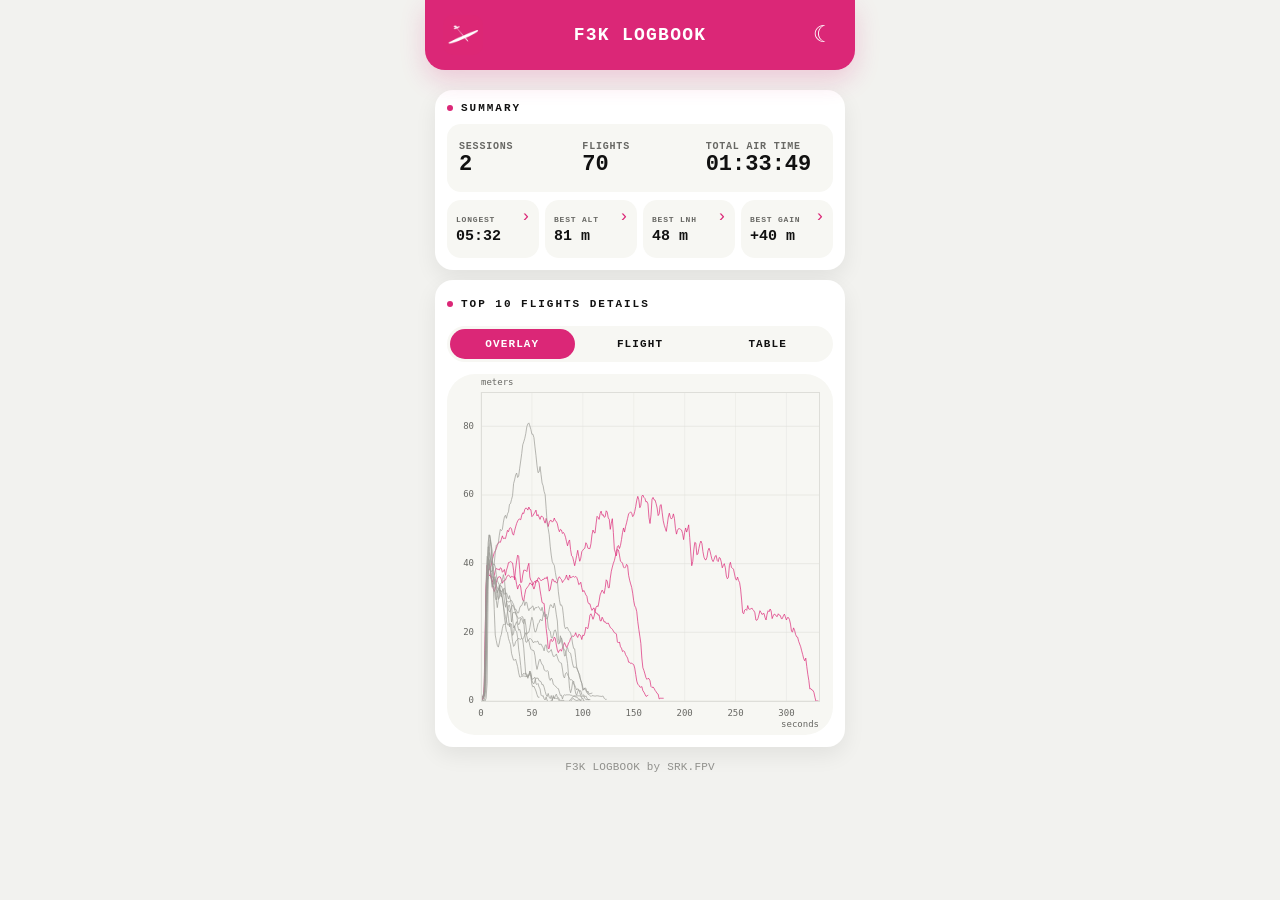
==== commit eba28cab: "Add files via upload" ====
--- a/index.html
+++ b/index.html
@@ -14,7 +14,7 @@
   <link rel="manifest" href="manifest.json?v=f3k-v37-force-20260526" />
   <link rel="icon" href="favicon-32.png" sizes="32x32" type="image/png" />
   <link rel="apple-touch-icon" sizes="180x180" href="apple-touch-icon.png" />
-  <link rel="stylesheet" href="style.css?v=58.0" />
+  <link rel="stylesheet" href="style.css?v=58.1" />
 </head>
 <body>
   <main class="app">
@@ -86,6 +86,6 @@
 
     <footer class="footer"><span>F3K LOGBOOK by SRK.FPV</span></footer>
   </main>
-  <script src="app.js?v=58.0"></script>
+  <script src="app.js?v=58.1"></script>
 </body>
 </html>
--- a/style.css
+++ b/style.css
@@ -774,3 +774,22 @@
   stroke:var(--accent) !important;
   fill:var(--accent) !important;
 }
+
+/* v58.1 fixed TOP 10 details height: table view is the reference */
+.detailsPanel{
+  min-height:0 !important;
+}
+.detailsPanel #chartPanel{
+  height:361px !important;
+}
+.detailsPanel .chartFrame{
+  height:361px !important;
+  min-height:0 !important;
+}
+.detailsPanel .chartTop:not(.overlayHidden) + .chartFrame{
+  height:325px !important;
+  min-height:0 !important;
+}
+.detailsPanel .tablePanel{
+  min-height:0 !important;
+}
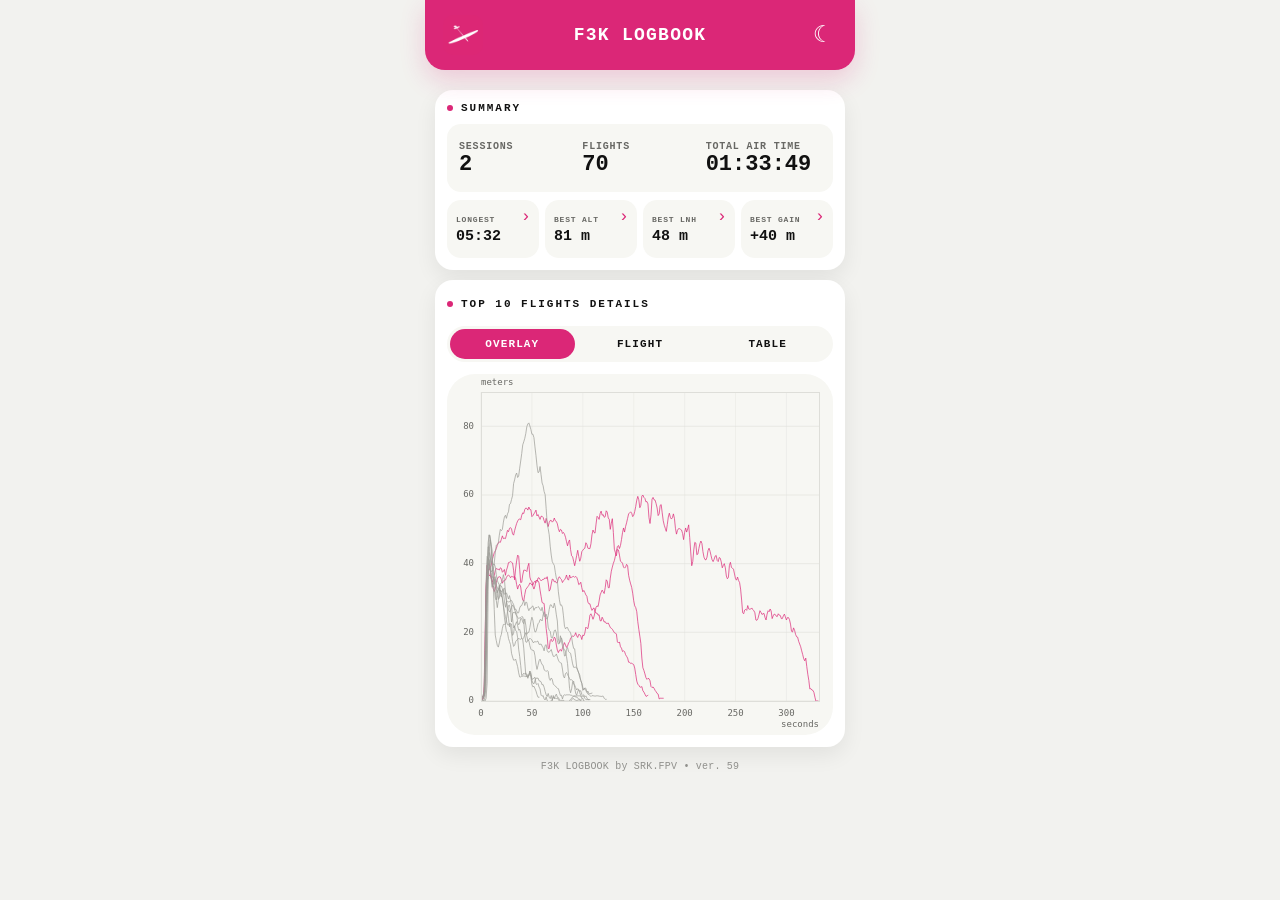
==== commit d5536b1b: "Add files via upload" ====
--- a/index.html
+++ b/index.html
@@ -14,7 +14,7 @@
   <link rel="manifest" href="manifest.json?v=f3k-v37-force-20260526" />
   <link rel="icon" href="favicon-32.png" sizes="32x32" type="image/png" />
   <link rel="apple-touch-icon" sizes="180x180" href="apple-touch-icon.png" />
-  <link rel="stylesheet" href="style.css?v=58.1" />
+  <link rel="stylesheet" href="style.css?v=59.0" />
 </head>
 <body>
   <main class="app">
@@ -84,8 +84,8 @@
       </section>
     </section>
 
-    <footer class="footer"><span>F3K LOGBOOK by SRK.FPV</span></footer>
+    <footer class="footer"><span>F3K LOGBOOK by SRK.FPV • ver. 59</span></footer>
   </main>
-  <script src="app.js?v=58.1"></script>
+  <script src="app.js?v=59.0"></script>
 </body>
 </html>
--- a/style.css
+++ b/style.css
@@ -26,7 +26,7 @@
 
 .footer{display:flex;flex-direction:column;align-items:center;justify-content:center;gap:5px;font-weight:500;letter-spacing:.02em;opacity:.7;padding-bottom:calc(18px + env(safe-area-inset-bottom));}
 .footer a{color:var(--accent);text-decoration:none;font-size:10px;font-weight:700;letter-spacing:.12em;}
-.footer span{font-size:11px;font-weight:500;}
+.footer span{font-size:10px;font-weight:500;}
 .footer em{font-style:normal;font-size:10px;font-weight:300;opacity:.55;}
 
 /* v21 date selector rebuild */
@@ -793,3 +793,30 @@
 .detailsPanel .tablePanel{
   min-height:0 !important;
 }
+
+/* v58.2 lock TOP 10 details to the TABLE reference height */
+.detailsPanel{
+  min-height:467px !important;
+}
+.detailsPanel #chartPanel,
+.detailsPanel .tablePanel{
+  height:361px !important;
+  min-height:361px !important;
+  max-height:361px !important;
+}
+.detailsPanel .chartFrame{
+  height:361px !important;
+  min-height:361px !important;
+  max-height:361px !important;
+}
+.detailsPanel .chartTop:not(.overlayHidden) + .chartFrame{
+  height:325px !important;
+  min-height:325px !important;
+  max-height:325px !important;
+}
+.detailsPanel .tablePanel{
+  overflow:hidden !important;
+}
+
+/* v59 footer version */
+.footer span{font-size:10px !important;}
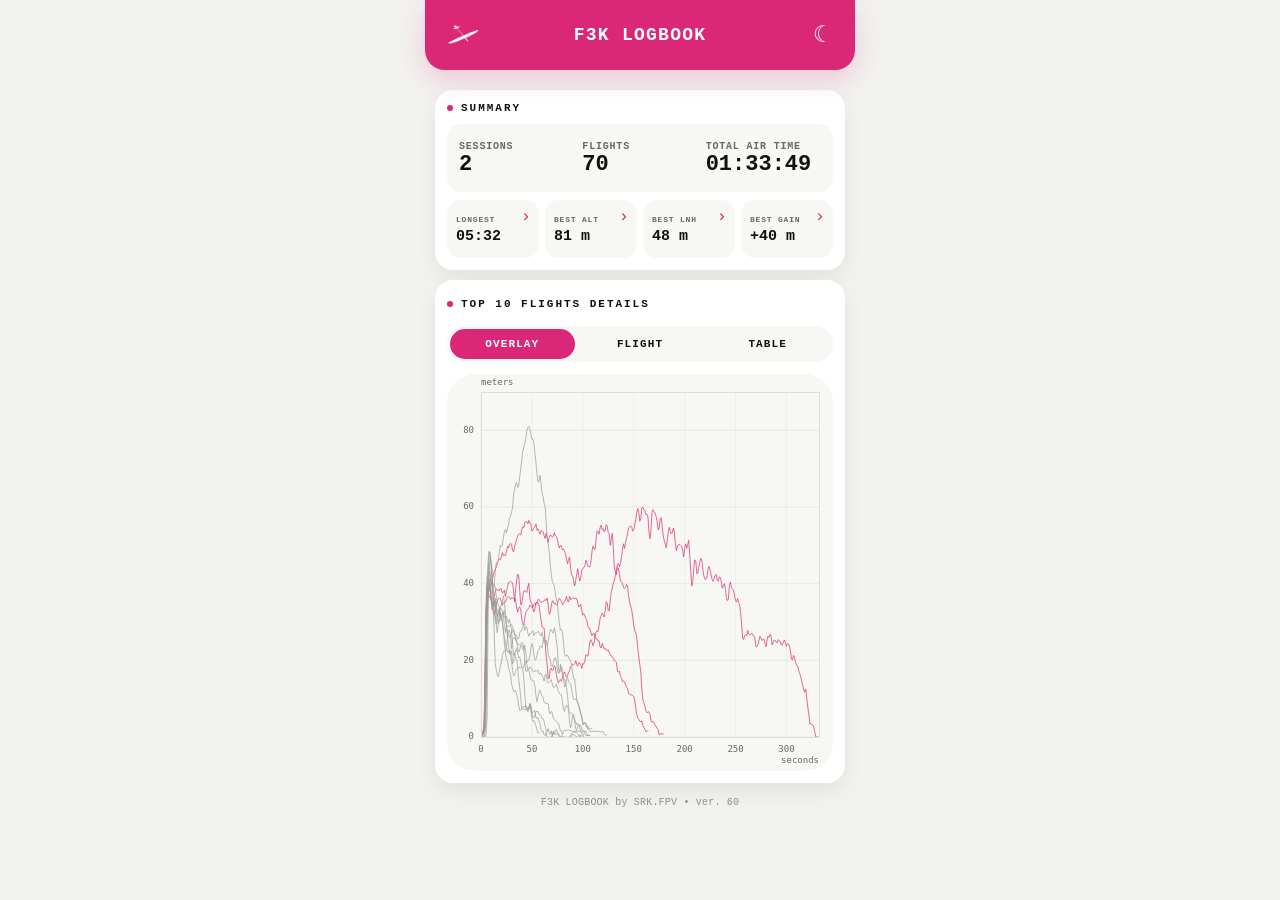
==== commit cd68693e: "Add files via upload" ====
--- a/index.html
+++ b/index.html
@@ -14,7 +14,7 @@
   <link rel="manifest" href="manifest.json?v=f3k-v37-force-20260526" />
   <link rel="icon" href="favicon-32.png" sizes="32x32" type="image/png" />
   <link rel="apple-touch-icon" sizes="180x180" href="apple-touch-icon.png" />
-  <link rel="stylesheet" href="style.css?v=59.0" />
+  <link rel="stylesheet" href="style.css?v=60.0" />
 </head>
 <body>
   <main class="app">
@@ -84,8 +84,8 @@
       </section>
     </section>
 
-    <footer class="footer"><span>F3K LOGBOOK by SRK.FPV • ver. 59</span></footer>
+    <footer class="footer"><span>F3K LOGBOOK by SRK.FPV • ver. 60</span></footer>
   </main>
-  <script src="app.js?v=59.0"></script>
+  <script src="app.js?v=60.0"></script>
 </body>
 </html>
--- a/style.css
+++ b/style.css
@@ -794,29 +794,29 @@
   min-height:0 !important;
 }
 
-/* v58.2 lock TOP 10 details to the TABLE reference height */
+/* v60 TOP 10 fixed equal height with full 10-row TABLE visibility */
 .detailsPanel{
-  min-height:467px !important;
+  min-height:503px !important;
 }
 .detailsPanel #chartPanel,
 .detailsPanel .tablePanel{
+  height:397px !important;
+  min-height:397px !important;
+  max-height:397px !important;
+}
+.detailsPanel .chartFrame{
+  height:397px !important;
+  min-height:397px !important;
+  max-height:397px !important;
+}
+.detailsPanel .chartTop:not(.overlayHidden) + .chartFrame{
   height:361px !important;
   min-height:361px !important;
   max-height:361px !important;
 }
-.detailsPanel .chartFrame{
-  height:361px !important;
-  min-height:361px !important;
-  max-height:361px !important;
-}
-.detailsPanel .chartTop:not(.overlayHidden) + .chartFrame{
-  height:325px !important;
-  min-height:325px !important;
-  max-height:325px !important;
-}
 .detailsPanel .tablePanel{
   overflow:hidden !important;
 }
 
-/* v59 footer version */
+/* v60 footer version */
 .footer span{font-size:10px !important;}
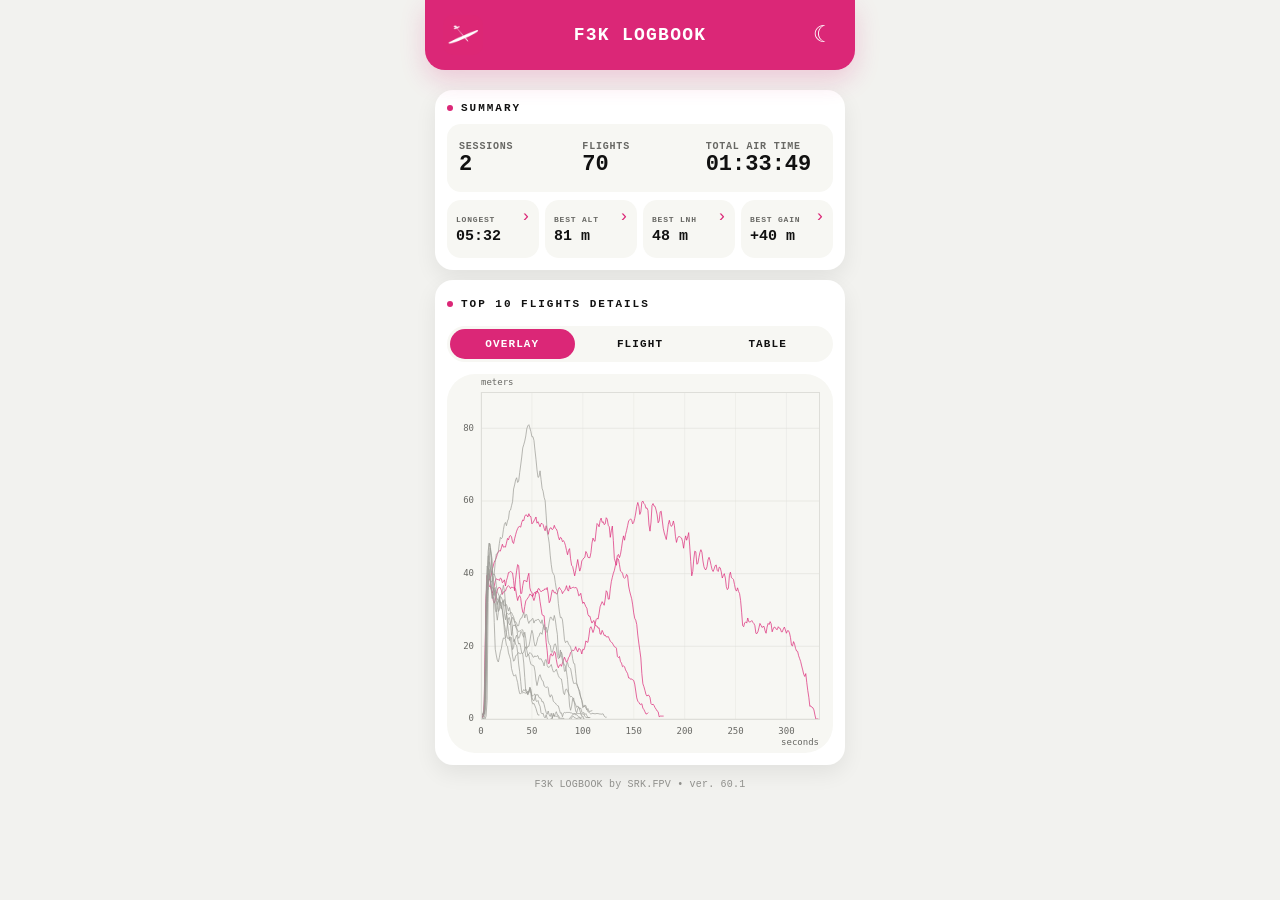
==== commit 3cff0dba: "Add files via upload" ====
--- a/index.html
+++ b/index.html
@@ -84,7 +84,7 @@
       </section>
     </section>
 
-    <footer class="footer"><span>F3K LOGBOOK by SRK.FPV • ver. 60</span></footer>
+    <footer class="footer"><span>F3K LOGBOOK by SRK.FPV • ver. 60.1</span></footer>
   </main>
   <script src="app.js?v=60.0"></script>
 </body>
--- a/style.css
+++ b/style.css
@@ -820,3 +820,27 @@
 
 /* v60 footer version */
 .footer span{font-size:10px !important;}
+
+/* v60.1 balanced TOP 10 table height: full row 10, no extra empty bottom */
+.detailsPanel{
+  min-height:485px !important;
+}
+.detailsPanel #chartPanel,
+.detailsPanel .tablePanel{
+  height:379px !important;
+  min-height:379px !important;
+  max-height:379px !important;
+}
+.detailsPanel .chartFrame{
+  height:379px !important;
+  min-height:379px !important;
+  max-height:379px !important;
+}
+.detailsPanel .chartTop:not(.overlayHidden) + .chartFrame{
+  height:343px !important;
+  min-height:343px !important;
+  max-height:343px !important;
+}
+.detailsPanel .tablePanel{
+  overflow:hidden !important;
+}
